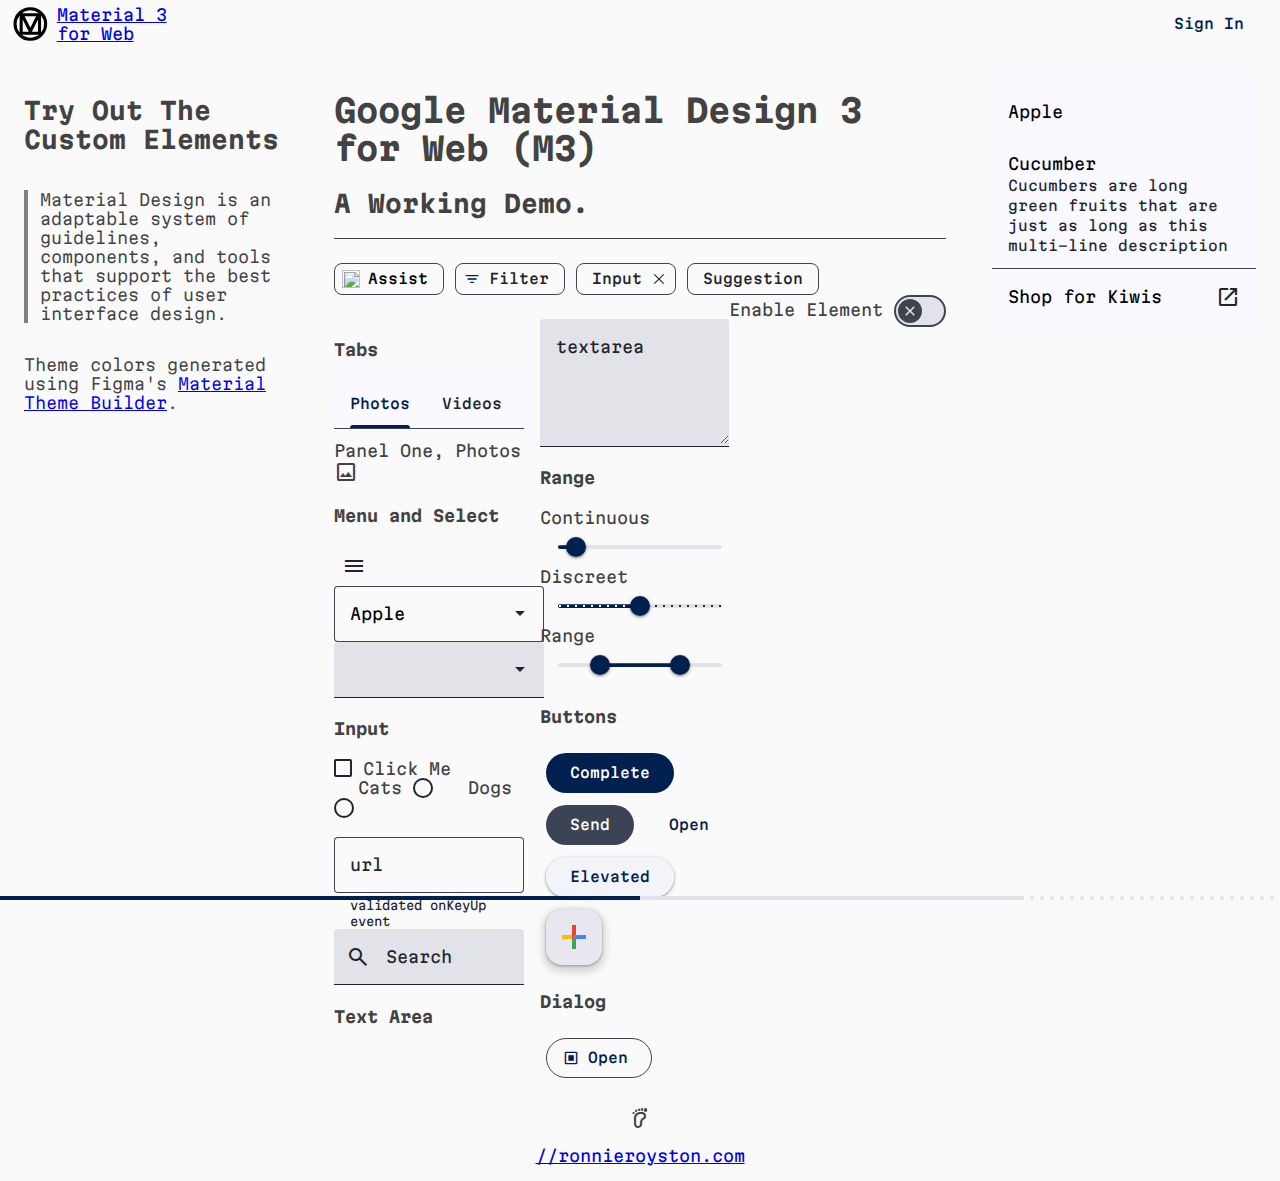
==== index.html @ 75c45701 "load files" ====
<!DOCTYPE html><html lang="en" prefix="og: http://ogp.me/ns#">
<head>
  <meta charset="utf-8">
  <title>Material 3 Web Demo by Ronnie Royston</title>
  <meta name="viewport" content="width=device-width, initial-scale=1"> 
  <meta name="description" content="Basic Web Page">
  <meta name="author" content="Ronnie Royston">
  <link rel="icon" type="image/x-icon" href="/media/logo-48x48.png">
  <style>html{visibility: hidden;opacity:0;}</style>
  <link rel="stylesheet" href="style.css">
  <link href="https://fonts.googleapis.com/icon?family=Material+Symbols+Outlined" rel="stylesheet">
  <link href="https://fonts.googleapis.com/css2?family=Martian+Mono:wght@400;500;700&display=swap" rel="stylesheet">
  <!--[if lt IE 9]>
  <script src="http://html5shiv.googlecode.com/svn/trunk/html5.js"></script>
  <![endif]-->
</head>
<body class="body-full-wide">
  <header>
    <figure>
      <a href="/">
        <svg width=48 height=48 viewBox="0 0 24 24" xmlns="http://www.w3.org/2000/svg">
          <title>material_design</title>
          <rect width="24" height="24" fill="none"/>
          <path d="M21,12a9,9,0,0,0-2-5.62V17.63A8.78,8.78,0,0,0,21,12m-3.37,7H6.38a9.5,9.5,0,0,0,2.67,1.41A8.91,8.91,0,0,0,12,21,8.86,8.86,0,0,0,15,20.41,9.72,9.72,0,0,0,17.63,19M11,17,7,9v8h4m6-8-4,8h4V9m-5,5.53L15.75,7H8.25L12,14.53M17.63,5A8.91,8.91,0,0,0,6.38,5H17.63M5,17.63V6.38A9,9,0,0,0,3,12a8.78,8.78,0,0,0,2,5.63M23,12a10.57,10.57,0,0,1-3.22,7.78A10.57,10.57,0,0,1,12,23a10.59,10.59,0,0,1-7.78-3.22A10.57,10.57,0,0,1,1,12,10.59,10.59,0,0,1,4.22,4.22,10.59,10.59,0,0,1,12,1a10.57,10.57,0,0,1,7.78,3.22A10.59,10.59,0,0,1,23,12Z"/>
        </svg>
        <figcaption>Material 3 for Web</figcaption>
      </a>
    </figure>
    <nav>
      <md-text-button id="sign-in">Sign In</md-text-button>
    </nav>
  </header>
 
  <nav>
    <h2>Try Out The Custom Elements</h2>
    <p style="border-left: 4px solid gray; padding-left:12px">
      Material Design is an adaptable system of guidelines, components, and tools that support the best practices of user interface design.
    </p>
    <p>
      Theme colors generated using Figma's <a href="https://www.figma.com/community/plugin/1034969338659738588/material-theme-builder">Material Theme Builder</a>.
    </p>
  </nav>

  <aside>
    <md-list>
      <md-list-item>
        Apple
      </md-list-item>
      <md-list-item>
        <div slot="headline">Cucumber</div>
        <div slot="supporting-text">Cucumbers are long green fruits that are just as long as this multi-line description</div>
      </md-list-item>
      <md-divider></md-divider>
      <md-list-item interactive href="#" target="_blank">
        <div slot="headline">Shop for Kiwis</div>
        <md-icon slot="end">open_in_new</md-icon>
      </md-list-item>
    </md-list>
  </aside>

  <main>
    <h1>Google Material Design 3 for Web (M3)</h1>
    <h2>
      A Working Demo.
    </h2>
    <md-divider style="margin-bottom: 24px"></md-divider>

    <md-chip-set style="display:inline-block">
      <md-assist-chip label="Assist" avatar>
        <img slot="icon" src="https://upload.wikimedia.org/wikipedia/en/7/77/EricCartman.png" height=18>
      </md-assist-chip>
      <md-filter-chip label="Filter">
        <md-icon slot="icon">filter_list</md-icon>
      </md-filter-chip>
      <md-input-chip label="Input"></md-input-chip>
      <md-suggestion-chip label="Suggestion"></md-suggestion-chip>
    </md-chip-set>

    <label style="float:right">
      Enable Element
      <md-switch icons style="vertical-align: middle;"></md-switch>
    </label>

    <section>
      <section>
        <h4>Tabs</h4>   
        <md-tabs aria-label="Content to view">
          <md-primary-tab id="photos-tab" aria-controls="photos-panel">
            Photos
          </md-primary-tab>
          <md-primary-tab id="videos-tab" aria-controls="videos-panel">
            Videos
          </md-primary-tab>
          <md-primary-tab id="music-tab" aria-controls="music-panel">
            Music
          </md-primary-tab>
        </md-tabs>

        <div id="photos-panel" role="tabpanel" aria-labelledby="photos-tab">
          Panel One, Photos
          <md-icon>images_mode</md-icon>
        </div>
        <div id="videos-panel" role="tabpanel" aria-labelledby="videos-tab" hidden>
          Panel Two, Videos
          <md-icon>movie</md-icon>
        </div>
        <div id="music-panel" role="tabpanel" aria-labelledby="music-tab" hidden>
          Panel Three, Music
          <md-icon>music_note</md-icon>
        </div>
      </section>

      <section>
        <h4>Menu and Select</h4>
        <span style="position: relative">
          <md-icon-button id="usage-submenu-anchor">
            <md-icon>menu</md-icon>
          </md-icon-button>
          <md-menu has-overflow id="usage-submenu" anchor="usage-submenu-anchor">
            <md-sub-menu>
              <md-menu-item slot="item">
              <div slot="headline">Fruits with A</div>
                <md-icon slot="end">arrow_right</md-icon>
              </md-menu-item>
              <!-- Submenu must be slotted into sub-menu's menu slot -->
              <md-menu slot="menu">
                <md-menu-item>
                  <div slot="headline">Apricot</div>
                </md-menu-item>
                <md-menu-item>
                  <div slot="headline">Avocado</div>
                </md-menu-item>
                <md-sub-menu
                    menu-corner="start-end"
                    anchor-corner="start-start">
                  <md-menu-item slot="item">
                    <div slot="headline">Apples</div>
                    <md-icon slot="start">
                      arrow_left
                    </md-icon>
                  </md-menu-item>
                  <md-menu slot="menu">
                    <md-menu-item>
                      <div slot="headline">Fuji</div>
                    </md-menu-item>
                    <md-menu-item>
                      <div slot="headline" style="white-space: nowrap;">Granny Smith</div>
                    </md-menu-item>
                    <md-menu-item>
                      <div slot="headline" style="white-space: nowrap;">Red Delicious</div>
                    </md-menu-item>
                  </md-menu>
                </md-sub-menu>
              </md-menu>
            </md-sub-menu>
            <md-menu-item>
              <div slot="headline">Banana</div>
            </md-menu-item>
            <md-menu-item>
              <div slot="headline">Cucumber</div>
            </md-menu-item>
          </md-menu>
        </span>

        <md-outlined-select>
          <md-select-option aria-label="blank"></md-select-option>
          <md-select-option selected value="apple">
            <div slot="headline">Apple</div>
          </md-select-option>
          <md-select-option value="apricot">
            <div slot="headline">Apricot</div>
          </md-select-option>
        </md-outlined-select>

        <md-filled-select>
          <md-select-option aria-label="blank"></md-select-option>
          <md-select-option value="apple">
            <div slot="headline">Apple</div>
          </md-select-option>
          <md-select-option value="apricot">
            <div slot="headline">Apricot</div>
          </md-select-option>
        </md-filled-select>
      </section>

      <section>
        <h4>Input</h4>
        <label>
          <md-checkbox ></md-checkbox>
          Click Me
        </label>
        <label class="r" for="cats-radio">Cats <md-radio id="cats-radio" name="animals" value="cats"></md-radio></label>
        <label class="r" for="dogs-radio">Dogs <md-radio id="dogs-radio" name="animals" value="dogs"></md-radio></label>
        <br>
        <br>
        <md-outlined-text-field label="url" type="url" id=url class="validate-on-keyup" supporting-text="validated onKeyUp event">
        </md-outlined-text-field>
        <md-filled-text-field type="search" placeholder="Search">
          <md-icon slot="leading-icon">search</md-icon>
        </md-filled-text-field>
      </section>

      <section>
          <h4>Text Area</h4>
          <md-filled-text-field label="textarea" type="textarea" label="Vertical resize" rows="4" cols="48">
          </md-filled-text-field>
      </section>

      <section>
          <h4>Range</h4>
          <label>
            Continuous
            <md-slider value="10" labeled></md-slider>
          </label>
          <br>
          <label>
            Discreet
            <md-slider ticks step="5" value="50" labeled></md-slider>
          </label>
          <br>
          <label>
            Range
            <md-slider range value-start="25" value-end="75"></md-slider>
          </label>
      </section>

      <section>
        <h4>Buttons</h4>
        
        <md-filled-button class="btns">Complete</md-filled-button>
        <md-filled-tonal-button class="btns">
          Send
        </md-filled-tonal-button>

        <md-text-button trailing-icon class="btns">
          Open
        </md-text-button>
        <md-elevated-button class="btns">Elevated</md-elevated-button>

        <md-branded-fab size="small" aria-label="Add" class="btns">
          <svg slot="icon" viewBox="0 0 36 36" width="36px" height="36px">
            <path fill="#34A853" d="M16 16v14h4V20z"></path>
            <path fill="#4285F4" d="M30 16H20l-4 4h14z"></path>
            <path fill="#FBBC05" d="M6 16v4h10l4-4z"></path>
            <path fill="#EA4335" d="M20 16V6h-4v14z"></path>
            <path fill="none" d="M0 0h36v36H0z"></path>
          </svg>
        </md-branded-fab>
      </section>
      <section>
        <h4>Dialog</h4>
        <md-outlined-button id="open-dialog" class="btns">
          <md-icon slot="icon">dialogs</md-icon>
          Open
        </md-outlined-button>
      </section>
    </section>

    <md-dialog>
      <div slot="headline">
        M3 Dialog title
      </div>
      <form slot="content" id="form-id" method="dialog">
        A simple dialog with free-form content in a custom element.
      </form>
      <div slot="actions">
        <md-text-button form="form-id">Ok</md-text-button>
      </div>
    </md-dialog>
    <md-linear-progress value="0.5" buffer="0.8"></md-linear-progress>
  </main>

  <footer>
    <md-icon slot="end">barefoot</md-icon>
    <p>
    <a href="https://ronnieroyston.com">//ronnieroyston.com</a>
    </p>
  </footer>

  <script type="module">
    const anchorEl = document.body.querySelector('#usage-submenu-anchor');
    const menuEl = document.body.querySelector('#usage-submenu');
    menuEl.anchorElement = anchorEl;
    anchorEl.addEventListener('click', () => { menuEl.open = !menuEl.open; });
  </script>

  <script>
    (() => {
      const openDialogButton = document.getElementById("open-dialog");
      const signInButton = document.getElementById("sign-in");
      const dialog = document.querySelector("md-dialog");
      const text = document.getElementById("text");
      const reset = document.querySelector("[type='reset']");
      const validateOnKeyupInputs = document.querySelectorAll(".validate-on-keyup");
      dialog.returnValue = "initialValue";

      const switchInputs = document.querySelectorAll("md-switch");

      switchInputs.forEach(function(input){
        input.addEventListener('change', function(e){
          console.dir(e.target.shadowRoot.querySelector("#switch").checked);
        });
      })

      validateOnKeyupInputs.forEach(function(input){
        input.addEventListener('keyup', function(e){
          console.log(document.getElementById('url').reportValidity());
          document.getElementById('url').reportValidity();
        });
      })

      function handleUserInput(returnValue) {
        if (!returnValue) {
          text.innerText += ". There was no return value";
        } else {
          text.innerText += ". Return value: " + returnValue;
        }
      }

      openDialogButton.addEventListener("click", () => {
        dialog.show();
        // openCheck(dialog);
        handleUserInput(dialog.returnValue);
      });

      signInButton.addEventListener("click", () => {
        dialog.show();
        // openCheck(dialog);
        handleUserInput(dialog.returnValue);
      });

      dialog.addEventListener("close", () => {
        // openCheck(dialog);
        handleUserInput(dialog.returnValue);
      });

      document.querySelector("md-tabs").addEventListener('change', (event) => {
        event.target.parentElement.querySelectorAll('[role="tabpanel"]').forEach(function (el){
          el.setAttribute("hidden", true);
        });
        event.target.parentElement.querySelectorAll('[role="tabpanel"]')[event.target.activeTabIndex].removeAttribute("hidden");
      });

      window.addEventListener("load", function(){
        document.querySelector("html").style="visibility: visible;opacity: 1;"
      })
    })();  
  </script>
  <script type="module" src="bundle.js"></script>
</body>
</html>
---- style.css ----
/*@import url('https://fonts.googleapis.com/css2?family=Caveat:wght@400;500;700&display=swap');*/
/*@import url('https://fonts.googleapis.com/css?family=Roboto');*/



:root {
  --md-ref-typeface-brand: 'Martian Mono';
  --md-ref-typeface-plain: 'Martian Mono';

/*  --md-sys-color-primary: rgb(41, 98, 255);
  --md-sys-color-secondary: rgb(68, 138, 255);*/


  --md-sys-color-primary: rgb(0 32 79);
  --md-sys-color-surface-tint: rgb(68 94 145);
  --md-sys-color-on-primary: rgb(255 255 255);
  --md-sys-color-primary-container: rgb(39 66 116);
  --md-sys-color-on-primary-container: rgb(255 255 255);
  --md-sys-color-secondary: rgb(26 34 51);
  --md-sys-color-on-secondary: rgb(255 255 255);
  --md-sys-color-secondary-container: rgb(59 67 85);
  --md-sys-color-on-secondary-container: rgb(255 255 255);
  --md-sys-color-tertiary: rgb(49 25 52);
  --md-sys-color-on-tertiary: rgb(255 255 255);
  --md-sys-color-tertiary-container: rgb(84 58 86);
  --md-sys-color-on-tertiary-container: rgb(255 255 255);
  --md-sys-color-error: rgb(78 0 2);
  --md-sys-color-on-error: rgb(255 255 255);
  --md-sys-color-error-container: rgb(140 0 9);
  --md-sys-color-on-error-container: rgb(255 255 255);
  --md-sys-color-background: rgb(249 249 255);
  --md-sys-color-on-background: rgb(26 27 32);
  --md-sys-color-surface: rgb(249 249 255);
  --md-sys-color-on-surface: rgb(0 0 0);
  --md-sys-color-surface-variant: rgb(225 226 236);
  --md-sys-color-on-surface-variant: rgb(33 36 43);
  --md-sys-color-outline: rgb(64 67 75);
  --md-sys-color-outline-variant: rgb(64 67 75);
  --md-sys-color-shadow: rgb(0 0 0);
  --md-sys-color-scrim: rgb(0 0 0);
  --md-sys-color-inverse-surface: rgb(47 48 54);
  --md-sys-color-inverse-on-surface: rgb(255 255 255);
  --md-sys-color-inverse-primary: rgb(230 236 255);
  --md-sys-color-primary-fixed: rgb(39 66 116);
  --md-sys-color-on-primary-fixed: rgb(255 255 255);
  --md-sys-color-primary-fixed-dim: rgb(12 43 92);
  --md-sys-color-on-primary-fixed-variant: rgb(255 255 255);
  --md-sys-color-secondary-fixed: rgb(59 67 85);
  --md-sys-color-on-secondary-fixed: rgb(255 255 255);
  --md-sys-color-secondary-fixed-dim: rgb(37 45 62);
  --md-sys-color-on-secondary-fixed-variant: rgb(255 255 255);
  --md-sys-color-tertiary-fixed: rgb(84 58 86);
  --md-sys-color-on-tertiary-fixed: rgb(255 255 255);
  --md-sys-color-tertiary-fixed-dim: rgb(60 36 63);
  --md-sys-color-on-tertiary-fixed-variant: rgb(255 255 255);
  --md-sys-color-surface-dim: rgb(217 217 224);
  --md-sys-color-surface-bright: rgb(249 249 255);
  --md-sys-color-surface-container-lowest: rgb(255 255 255);
  --md-sys-color-surface-container-low: rgb(243 243 250);
  --md-sys-color-surface-container: rgb(238 237 244);
  --md-sys-color-surface-container-high: rgb(232 231 239);
  --md-sys-color-surface-container-highest: rgb(226 226 233);


}
md-icon {
    vertical-align: middle;
}
md-tabs {
    margin-bottom:12px;
}
md-linear-progress {
    position:fixed;
    bottom:0;
    left:0px;
    width: 100%;
}

.r {
	margin-left:24px;
}
.btns {
	margin:6px;
}
.material-icons {
  font-family: 'Material Icons';
  font-weight: normal;
  font-style: normal;
  font-size: 24px;  /* Preferred icon size */
  display: inline-block;
  line-height: 1;
  text-transform: none;
  letter-spacing: normal;
  word-wrap: normal;
  white-space: nowrap;
  direction: ltr;

  /* Support for all WebKit browsers. */
  -webkit-font-smoothing: antialiased;
  /* Support for Safari and Chrome. */
  text-rendering: optimizeLegibility;

  /* Support for Firefox. */
  -moz-osx-font-smoothing: grayscale;

  /* Support for IE. */
  font-feature-settings: 'liga';
}

html{
    height:100%;
    -webkit-text-size-adjust: 100%;

}
body {
  width: 100%;
  margin: 0;
  display: grid;
  
  grid-gap: 4px;
  outline: 1px dashed #616161;
  min-height: 100vh;
  min-width: 0;
  color: #424242;
  background-color: #fafafa;
  font-family: 'Martian Mono', monospace;
}
body > aside {
  overflow: hidden;
  min-width: 0;
  grid-area: aside;
  padding: 24px;
}
body > aside > section {
    margin: 0px 12px 0px 12px;
}
body > header {
  display: flex;
  align-items: center;
  grid-area: header;

}
body > header figure {
	text-decoration: none;
	color: inherit;
    max-width: 196px;
    margin: 0px 12px;
}
body > header figure a {
    display: flex;
    align-items: center;
}
body > header > figure a figcaption {
    margin-left: 8px;
}

body > header > nav {
    flex: 1 1 auto;
    text-align: right;
    margin: 0px 24px;
}
body > main {
  background-size: cover;
  background-repeat: no-repeat;
  background-position: center;
  overflow: hidden;  /* needed for scroll suppression */
  min-width: 0;      /* needed for scroll suppression */
  margin:18px;
  grid-area: main;
}
body > main > section {
	columns: 1;
    margin-top:24px;

}
body > nav {
  overflow: hidden;  /* needed for scroll suppression */
  min-width: 0;      /* needed for scroll suppression */    
  font-weight: 300;
  padding: 24px;
  display: flex;
  flex-flow: column nowrap;
  grid-area: nav;
}
body > nav:first-child {
    padding-top:32px;
}
body > nav ul {
	list-style: none;
	margin: 24px;
    text-align: left;
}
body > nav ul > li {
	margin-top:16px;
}
body > footer {
  overflow: hidden;  /* needed for scroll suppression */
  min-width: 0;      /* needed for scroll suppression */
  text-align: center;
  grid-area: footer;
}
body > footer > section {
    margin: 1em;
    color: #9e9e9e;
}

@media screen and (max-width: 767px) {
    body {
        grid-template-areas:
        "header"
        "nav"
        "main"
        "aside"
        "footer";
        grid-template-rows: 50px auto 1fr auto auto;
        grid-template-columns: 1fr;
    }
    body > header {
        width:100%;
    }
    body > main > section {
    	width: fit-content;
        margin:24px;
    }
}
@media screen and (min-width: 768px) {
  body {
    grid-template-areas:
        "header header header"
        "nav main aside"
        "footer footer footer";
    grid-template-rows: auto 1fr auto;
    grid-template-columns: 312px 1fr 312px;
    }
}
@media screen and (min-width: 1200px) {
    body > main > section {
        columns: 2;
    }
}
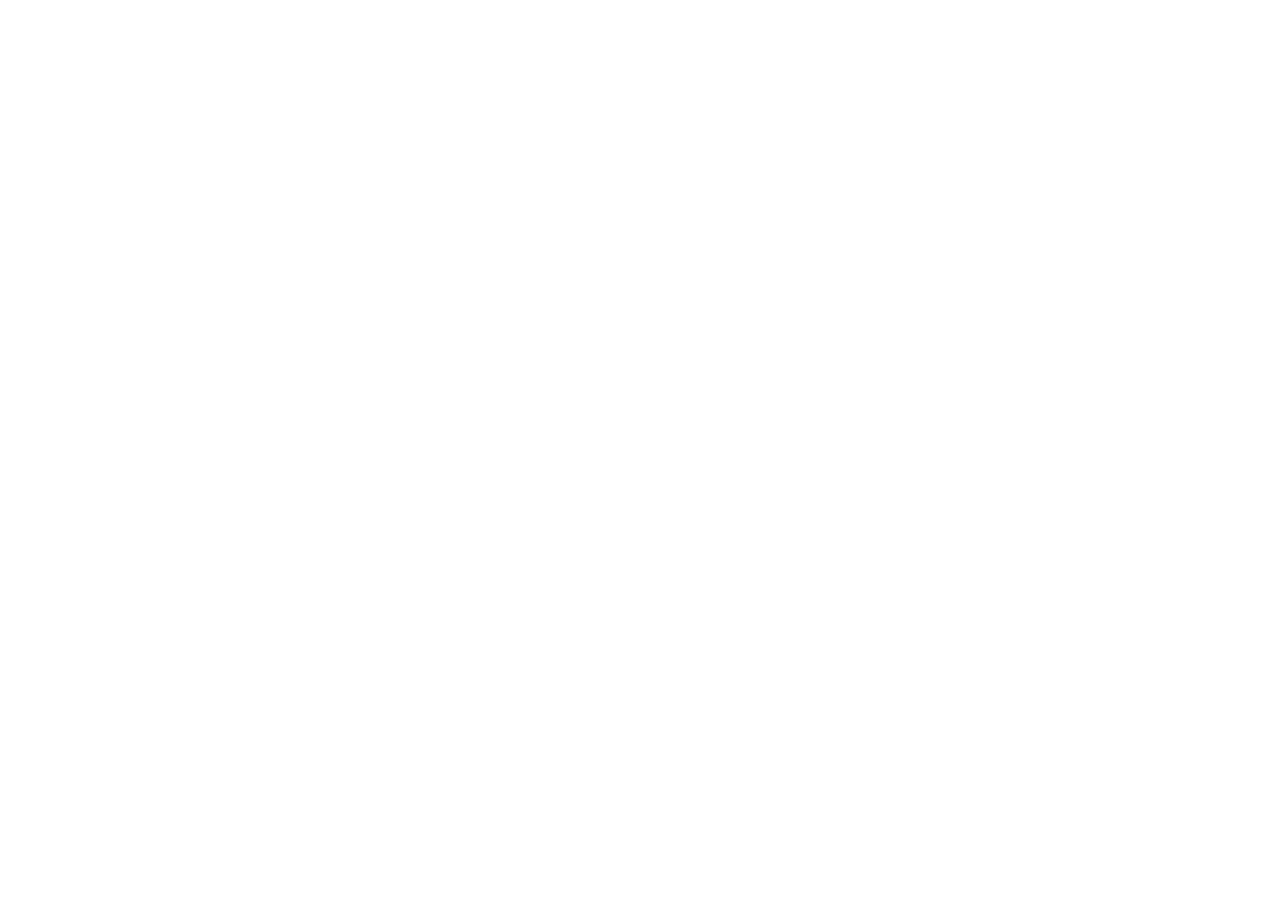
==== commit 27b51923: "load files" ====
--- a/index.html
+++ b/index.html
@@ -6,346 +6,15 @@
   <meta name="description" content="Basic Web Page">
   <meta name="author" content="Ronnie Royston">
   <link rel="icon" type="image/x-icon" href="/media/logo-48x48.png">
-  <style>html{visibility: hidden;opacity:0;}</style>
-  <link rel="stylesheet" href="style.css">
-  <link href="https://fonts.googleapis.com/icon?family=Material+Symbols+Outlined" rel="stylesheet">
-  <link href="https://fonts.googleapis.com/css2?family=Martian+Mono:wght@400;500;700&display=swap" rel="stylesheet">
   <!--[if lt IE 9]>
   <script src="http://html5shiv.googlecode.com/svn/trunk/html5.js"></script>
   <![endif]-->
 </head>
 <body class="body-full-wide">
-  <header>
-    <figure>
-      <a href="/">
-        <svg width=48 height=48 viewBox="0 0 24 24" xmlns="http://www.w3.org/2000/svg">
-          <title>material_design</title>
-          <rect width="24" height="24" fill="none"/>
-          <path d="M21,12a9,9,0,0,0-2-5.62V17.63A8.78,8.78,0,0,0,21,12m-3.37,7H6.38a9.5,9.5,0,0,0,2.67,1.41A8.91,8.91,0,0,0,12,21,8.86,8.86,0,0,0,15,20.41,9.72,9.72,0,0,0,17.63,19M11,17,7,9v8h4m6-8-4,8h4V9m-5,5.53L15.75,7H8.25L12,14.53M17.63,5A8.91,8.91,0,0,0,6.38,5H17.63M5,17.63V6.38A9,9,0,0,0,3,12a8.78,8.78,0,0,0,2,5.63M23,12a10.57,10.57,0,0,1-3.22,7.78A10.57,10.57,0,0,1,12,23a10.59,10.59,0,0,1-7.78-3.22A10.57,10.57,0,0,1,1,12,10.59,10.59,0,0,1,4.22,4.22,10.59,10.59,0,0,1,12,1a10.57,10.57,0,0,1,7.78,3.22A10.59,10.59,0,0,1,23,12Z"/>
-        </svg>
-        <figcaption>Material 3 for Web</figcaption>
-      </a>
-    </figure>
-    <nav>
-      <md-text-button id="sign-in">Sign In</md-text-button>
-    </nav>
-  </header>
- 
-  <nav>
-    <h2>Try Out The Custom Elements</h2>
-    <p style="border-left: 4px solid gray; padding-left:12px">
-      Material Design is an adaptable system of guidelines, components, and tools that support the best practices of user interface design.
-    </p>
-    <p>
-      Theme colors generated using Figma's <a href="https://www.figma.com/community/plugin/1034969338659738588/material-theme-builder">Material Theme Builder</a>.
-    </p>
-  </nav>
-
-  <aside>
-    <md-list>
-      <md-list-item>
-        Apple
-      </md-list-item>
-      <md-list-item>
-        <div slot="headline">Cucumber</div>
-        <div slot="supporting-text">Cucumbers are long green fruits that are just as long as this multi-line description</div>
-      </md-list-item>
-      <md-divider></md-divider>
-      <md-list-item interactive href="#" target="_blank">
-        <div slot="headline">Shop for Kiwis</div>
-        <md-icon slot="end">open_in_new</md-icon>
-      </md-list-item>
-    </md-list>
-  </aside>
-
-  <main>
-    <h1>Google Material Design 3 for Web (M3)</h1>
-    <h2>
-      A Working Demo.
-    </h2>
-    <md-divider style="margin-bottom: 24px"></md-divider>
-
-    <md-chip-set style="display:inline-block">
-      <md-assist-chip label="Assist" avatar>
-        <img slot="icon" src="https://upload.wikimedia.org/wikipedia/en/7/77/EricCartman.png" height=18>
-      </md-assist-chip>
-      <md-filter-chip label="Filter">
-        <md-icon slot="icon">filter_list</md-icon>
-      </md-filter-chip>
-      <md-input-chip label="Input"></md-input-chip>
-      <md-suggestion-chip label="Suggestion"></md-suggestion-chip>
-    </md-chip-set>
-
-    <label style="float:right">
-      Enable Element
-      <md-switch icons style="vertical-align: middle;"></md-switch>
-    </label>
-
-    <section>
-      <section>
-        <h4>Tabs</h4>   
-        <md-tabs aria-label="Content to view">
-          <md-primary-tab id="photos-tab" aria-controls="photos-panel">
-            Photos
-          </md-primary-tab>
-          <md-primary-tab id="videos-tab" aria-controls="videos-panel">
-            Videos
-          </md-primary-tab>
-          <md-primary-tab id="music-tab" aria-controls="music-panel">
-            Music
-          </md-primary-tab>
-        </md-tabs>
-
-        <div id="photos-panel" role="tabpanel" aria-labelledby="photos-tab">
-          Panel One, Photos
-          <md-icon>images_mode</md-icon>
-        </div>
-        <div id="videos-panel" role="tabpanel" aria-labelledby="videos-tab" hidden>
-          Panel Two, Videos
-          <md-icon>movie</md-icon>
-        </div>
-        <div id="music-panel" role="tabpanel" aria-labelledby="music-tab" hidden>
-          Panel Three, Music
-          <md-icon>music_note</md-icon>
-        </div>
-      </section>
-
-      <section>
-        <h4>Menu and Select</h4>
-        <span style="position: relative">
-          <md-icon-button id="usage-submenu-anchor">
-            <md-icon>menu</md-icon>
-          </md-icon-button>
-          <md-menu has-overflow id="usage-submenu" anchor="usage-submenu-anchor">
-            <md-sub-menu>
-              <md-menu-item slot="item">
-              <div slot="headline">Fruits with A</div>
-                <md-icon slot="end">arrow_right</md-icon>
-              </md-menu-item>
-              <!-- Submenu must be slotted into sub-menu's menu slot -->
-              <md-menu slot="menu">
-                <md-menu-item>
-                  <div slot="headline">Apricot</div>
-                </md-menu-item>
-                <md-menu-item>
-                  <div slot="headline">Avocado</div>
-                </md-menu-item>
-                <md-sub-menu
-                    menu-corner="start-end"
-                    anchor-corner="start-start">
-                  <md-menu-item slot="item">
-                    <div slot="headline">Apples</div>
-                    <md-icon slot="start">
-                      arrow_left
-                    </md-icon>
-                  </md-menu-item>
-                  <md-menu slot="menu">
-                    <md-menu-item>
-                      <div slot="headline">Fuji</div>
-                    </md-menu-item>
-                    <md-menu-item>
-                      <div slot="headline" style="white-space: nowrap;">Granny Smith</div>
-                    </md-menu-item>
-                    <md-menu-item>
-                      <div slot="headline" style="white-space: nowrap;">Red Delicious</div>
-                    </md-menu-item>
-                  </md-menu>
-                </md-sub-menu>
-              </md-menu>
-            </md-sub-menu>
-            <md-menu-item>
-              <div slot="headline">Banana</div>
-            </md-menu-item>
-            <md-menu-item>
-              <div slot="headline">Cucumber</div>
-            </md-menu-item>
-          </md-menu>
-        </span>
-
-        <md-outlined-select>
-          <md-select-option aria-label="blank"></md-select-option>
-          <md-select-option selected value="apple">
-            <div slot="headline">Apple</div>
-          </md-select-option>
-          <md-select-option value="apricot">
-            <div slot="headline">Apricot</div>
-          </md-select-option>
-        </md-outlined-select>
-
-        <md-filled-select>
-          <md-select-option aria-label="blank"></md-select-option>
-          <md-select-option value="apple">
-            <div slot="headline">Apple</div>
-          </md-select-option>
-          <md-select-option value="apricot">
-            <div slot="headline">Apricot</div>
-          </md-select-option>
-        </md-filled-select>
-      </section>
-
-      <section>
-        <h4>Input</h4>
-        <label>
-          <md-checkbox ></md-checkbox>
-          Click Me
-        </label>
-        <label class="r" for="cats-radio">Cats <md-radio id="cats-radio" name="animals" value="cats"></md-radio></label>
-        <label class="r" for="dogs-radio">Dogs <md-radio id="dogs-radio" name="animals" value="dogs"></md-radio></label>
-        <br>
-        <br>
-        <md-outlined-text-field label="url" type="url" id=url class="validate-on-keyup" supporting-text="validated onKeyUp event">
-        </md-outlined-text-field>
-        <md-filled-text-field type="search" placeholder="Search">
-          <md-icon slot="leading-icon">search</md-icon>
-        </md-filled-text-field>
-      </section>
-
-      <section>
-          <h4>Text Area</h4>
-          <md-filled-text-field label="textarea" type="textarea" label="Vertical resize" rows="4" cols="48">
-          </md-filled-text-field>
-      </section>
-
-      <section>
-          <h4>Range</h4>
-          <label>
-            Continuous
-            <md-slider value="10" labeled></md-slider>
-          </label>
-          <br>
-          <label>
-            Discreet
-            <md-slider ticks step="5" value="50" labeled></md-slider>
-          </label>
-          <br>
-          <label>
-            Range
-            <md-slider range value-start="25" value-end="75"></md-slider>
-          </label>
-      </section>
-
-      <section>
-        <h4>Buttons</h4>
-        
-        <md-filled-button class="btns">Complete</md-filled-button>
-        <md-filled-tonal-button class="btns">
-          Send
-        </md-filled-tonal-button>
-
-        <md-text-button trailing-icon class="btns">
-          Open
-        </md-text-button>
-        <md-elevated-button class="btns">Elevated</md-elevated-button>
-
-        <md-branded-fab size="small" aria-label="Add" class="btns">
-          <svg slot="icon" viewBox="0 0 36 36" width="36px" height="36px">
-            <path fill="#34A853" d="M16 16v14h4V20z"></path>
-            <path fill="#4285F4" d="M30 16H20l-4 4h14z"></path>
-            <path fill="#FBBC05" d="M6 16v4h10l4-4z"></path>
-            <path fill="#EA4335" d="M20 16V6h-4v14z"></path>
-            <path fill="none" d="M0 0h36v36H0z"></path>
-          </svg>
-        </md-branded-fab>
-      </section>
-      <section>
-        <h4>Dialog</h4>
-        <md-outlined-button id="open-dialog" class="btns">
-          <md-icon slot="icon">dialogs</md-icon>
-          Open
-        </md-outlined-button>
-      </section>
-    </section>
-
-    <md-dialog>
-      <div slot="headline">
-        M3 Dialog title
-      </div>
-      <form slot="content" id="form-id" method="dialog">
-        A simple dialog with free-form content in a custom element.
-      </form>
-      <div slot="actions">
-        <md-text-button form="form-id">Ok</md-text-button>
-      </div>
-    </md-dialog>
-    <md-linear-progress value="0.5" buffer="0.8"></md-linear-progress>
-  </main>
-
-  <footer>
-    <md-icon slot="end">barefoot</md-icon>
-    <p>
-    <a href="https://ronnieroyston.com">//ronnieroyston.com</a>
-    </p>
-  </footer>
-
-  <script type="module">
-    const anchorEl = document.body.querySelector('#usage-submenu-anchor');
-    const menuEl = document.body.querySelector('#usage-submenu');
-    menuEl.anchorElement = anchorEl;
-    anchorEl.addEventListener('click', () => { menuEl.open = !menuEl.open; });
-  </script>
-
   <script>
     (() => {
-      const openDialogButton = document.getElementById("open-dialog");
-      const signInButton = document.getElementById("sign-in");
-      const dialog = document.querySelector("md-dialog");
-      const text = document.getElementById("text");
-      const reset = document.querySelector("[type='reset']");
-      const validateOnKeyupInputs = document.querySelectorAll(".validate-on-keyup");
-      dialog.returnValue = "initialValue";
-
-      const switchInputs = document.querySelectorAll("md-switch");
-
-      switchInputs.forEach(function(input){
-        input.addEventListener('change', function(e){
-          console.dir(e.target.shadowRoot.querySelector("#switch").checked);
-        });
-      })
-
-      validateOnKeyupInputs.forEach(function(input){
-        input.addEventListener('keyup', function(e){
-          console.log(document.getElementById('url').reportValidity());
-          document.getElementById('url').reportValidity();
-        });
-      })
-
-      function handleUserInput(returnValue) {
-        if (!returnValue) {
-          text.innerText += ". There was no return value";
-        } else {
-          text.innerText += ". Return value: " + returnValue;
-        }
-      }
-
-      openDialogButton.addEventListener("click", () => {
-        dialog.show();
-        // openCheck(dialog);
-        handleUserInput(dialog.returnValue);
-      });
-
-      signInButton.addEventListener("click", () => {
-        dialog.show();
-        // openCheck(dialog);
-        handleUserInput(dialog.returnValue);
-      });
-
-      dialog.addEventListener("close", () => {
-        // openCheck(dialog);
-        handleUserInput(dialog.returnValue);
-      });
-
-      document.querySelector("md-tabs").addEventListener('change', (event) => {
-        event.target.parentElement.querySelectorAll('[role="tabpanel"]').forEach(function (el){
-          el.setAttribute("hidden", true);
-        });
-        event.target.parentElement.querySelectorAll('[role="tabpanel"]')[event.target.activeTabIndex].removeAttribute("hidden");
-      });
-
-      window.addEventListener("load", function(){
-        document.querySelector("html").style="visibility: visible;opacity: 1;"
-      })
+      window.location.replace("https://ronnieroyston.com");
     })();  
   </script>
-  <script type="module" src="bundle.js"></script>
 </body>
 </html>